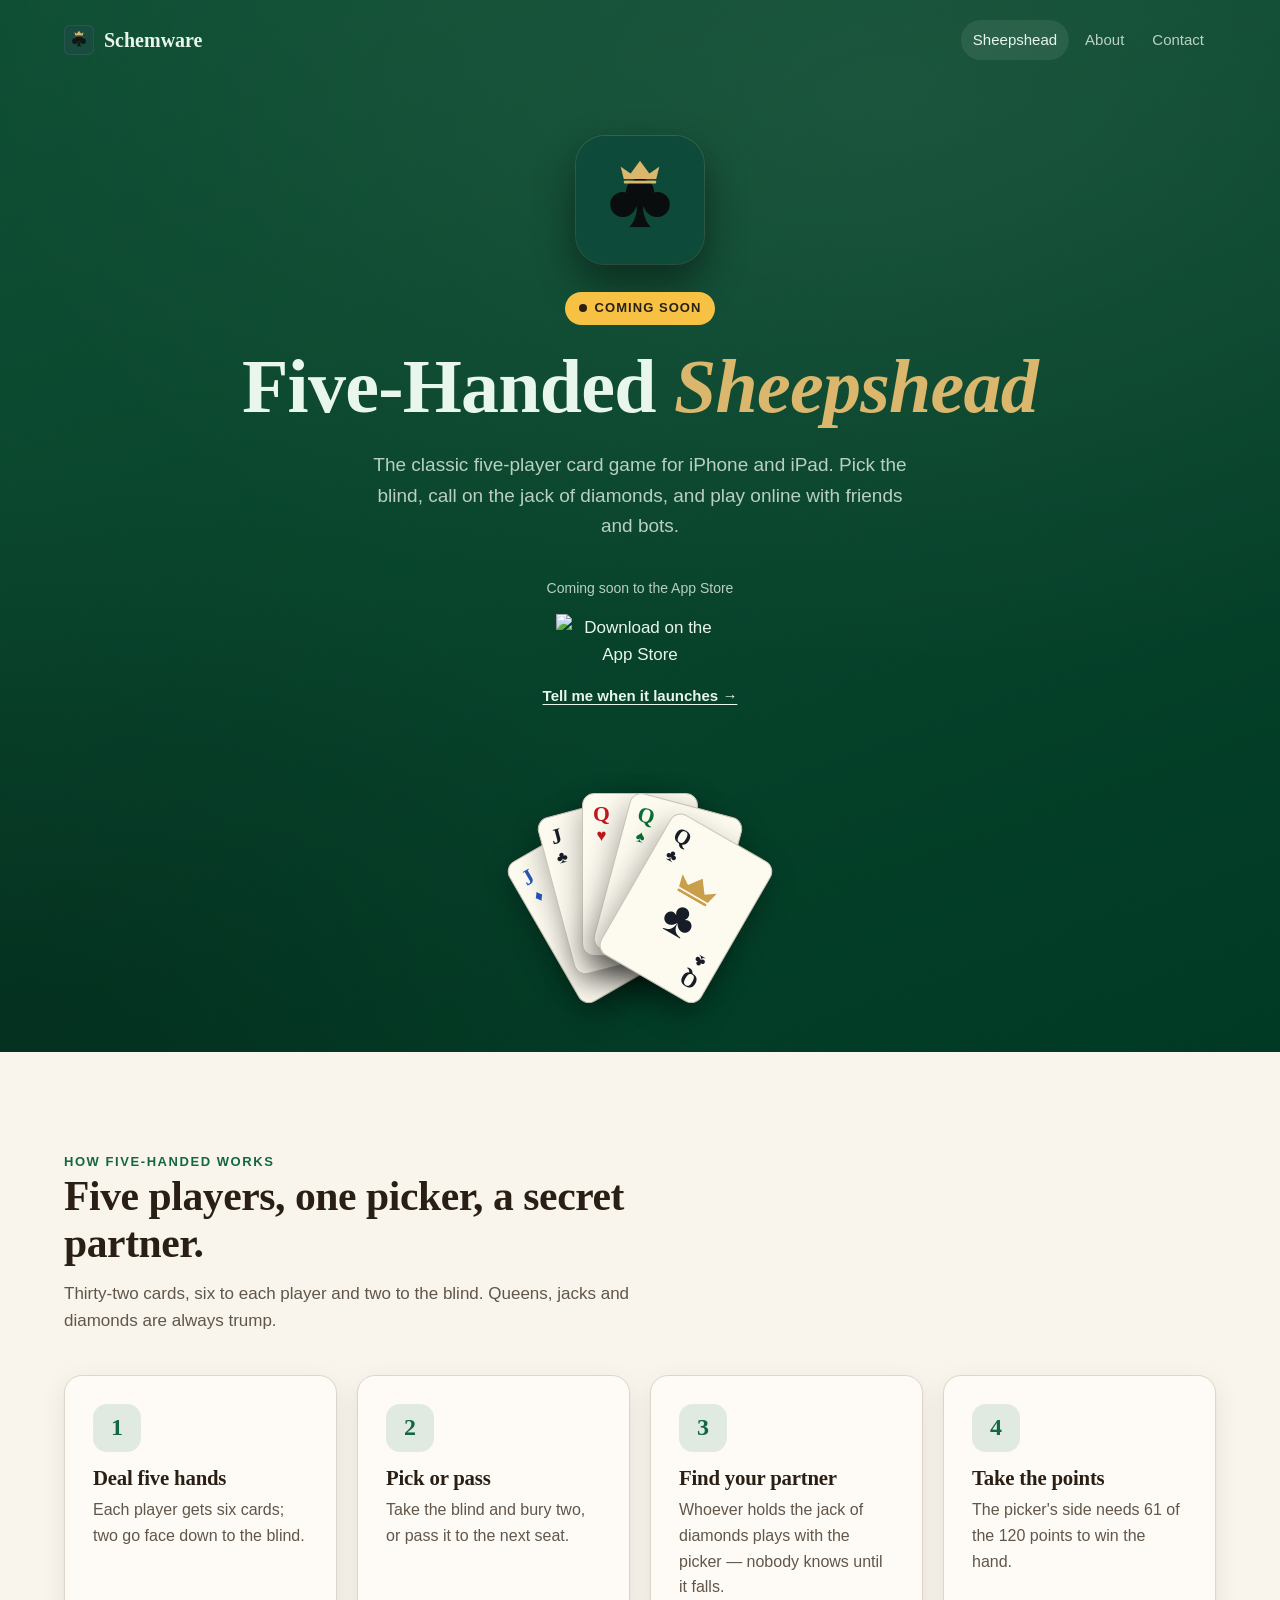
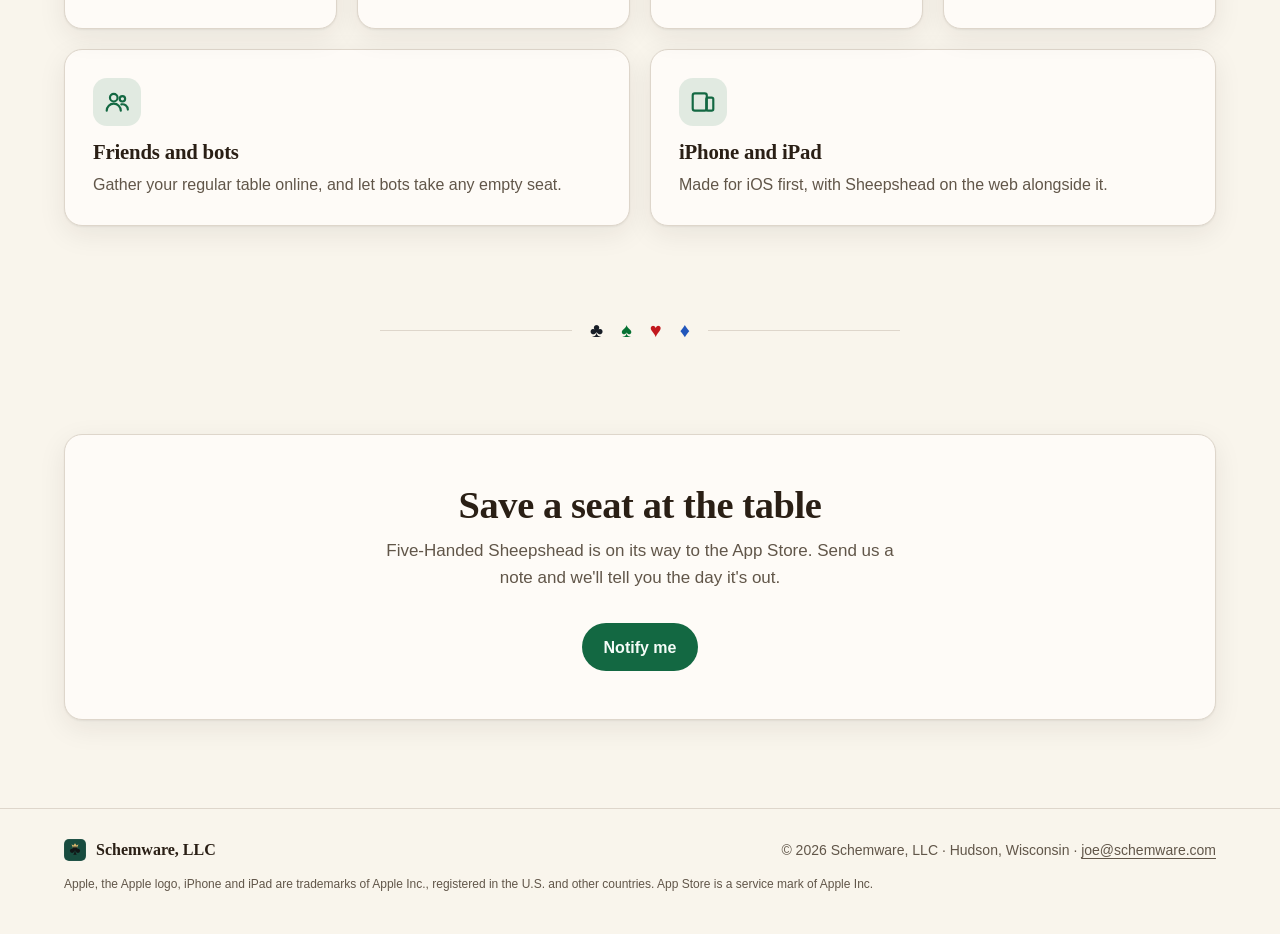
==== sheepshead/index.html @ 75edd6d0 "Redesign the site in the Sheepshead palette and add a coming-soon page Restyle the home page with th" ====
<!doctype html>
<html lang="en">
<head>
  <meta charset="utf-8">
  <meta name="viewport" content="width=device-width, initial-scale=1">
  <title>Five-Handed Sheepshead — Coming soon to iPhone and iPad</title>
  <meta name="description" content="Five-Handed Sheepshead from Schemware is coming soon to the App Store. Play the classic five-player card game online with friends and bots on iPhone and iPad.">
  <meta name="theme-color" content="#105236">
  <link rel="icon" type="image/png" href="/images/favicon.png">
  <link rel="apple-touch-icon" href="/images/apple-touch-icon.png">
  <meta property="og:title" content="Five-Handed Sheepshead — coming soon">
  <meta property="og:description" content="The classic five-player card game, online with friends and bots on iPhone and iPad.">
  <meta property="og:image" content="https://schemware.com/images/sheepshead-icon.png">
  <link rel="stylesheet" href="/styles.css">
  <style>
    .launch { padding: 136px 0 96px; text-align: center; }
    .launch .wrap { display: flex; flex-direction: column; align-items: center; }
    .launch .app-icon { width: 128px; height: 128px; border-radius: 29px; box-shadow: 0 0 0 1px rgba(255,255,255,.12), 0 18px 40px rgba(0,0,0,.45); }
    .pill {
      display: inline-flex; align-items: center; gap: 8px;
      margin-top: 28px; padding: 6px 14px; border-radius: 999px;
      background: var(--turn); color: #2a1f15;
      font-size: 0.8125rem; font-weight: 700; letter-spacing: 0.08em; text-transform: uppercase;
    }
    .pill::before { content: ""; width: 8px; height: 8px; border-radius: 50%; background: #2a1f15; animation: pulse 1.8s ease-in-out infinite; }
    @keyframes pulse { 50% { opacity: .25; } }
    .launch h1 { margin-top: 18px; font-size: clamp(2.5rem, 7vw, 4.75rem); }
    .launch h1 em { font-style: italic; color: var(--gold); }
    .launch .lead { margin-inline: auto; text-align: center; }

    .store { margin-top: 36px; display: flex; flex-direction: column; align-items: center; gap: 14px; }
    .store-label { margin: 0; font-size: 0.875rem; color: var(--on-felt-soft); }
    .badge { display: block; height: 56px; width: auto; }
    .notify { color: var(--on-felt); font-weight: 600; font-size: 0.9375rem; }
    .notify:hover { color: var(--gold); }

    .launch .fan { width: 100%; max-width: 560px; height: 200px; margin-top: 48px; }
    .launch .card { --w: 116px; }

    .steps { counter-reset: step; }
    .steps .tile { position: relative; }
    .steps .glyph::before { counter-increment: step; content: counter(step); }
    .devices { display: grid; grid-template-columns: 1fr 1fr; gap: 20px; margin-top: 20px; }
    .closing { padding: 48px 32px; text-align: center; }
    .closing h2 { font-size: clamp(1.8rem, 3.5vw, 2.4rem); }
    .closing p { margin: 0.6rem auto 0; max-width: 32rem; color: var(--ink-soft); }
    .closing .actions { justify-content: center; }
    @media (max-width: 560px) {
      .launch { padding: 112px 0 64px; }
      .launch .fan { height: 150px; margin-top: 36px; }
      .launch .card { --w: 82px; }
      .devices { grid-template-columns: 1fr; }
    }
    @media (prefers-reduced-motion: reduce) { .pill::before { animation: none; } }
  </style>
</head>
<body>
  <svg width="0" height="0" style="position:absolute" aria-hidden="true">
    <symbol id="mark" viewBox="0 0 1024 1024">
      <rect width="1024" height="1024" rx="230" fill="#184c3f"/>
      <rect x="8" y="8" width="1008" height="1008" rx="222" fill="none" stroke="#fff" stroke-opacity=".18" stroke-width="16"/>
      <circle cx="512" cy="445" r="112" fill="#111516"/>
      <circle cx="375" cy="548" r="100" fill="#111516"/>
      <circle cx="649" cy="548" r="100" fill="#111516"/>
      <path d="M488 556C485 640 470 690 427 729H597C554 690 539 640 536 556Z" fill="#111516"/>
      <path d="M357 245 437 299 512 198 587 299 667 245 642 344H382Z" fill="#dab76d"/>
      <rect x="382" y="357" width="260" height="23" rx="11.5" fill="#dab76d"/>
    </symbol>
    <symbol id="crown" viewBox="357 198 310 182">
      <path d="M357 245 437 299 512 198 587 299 667 245 642 344H382Z" fill="currentColor"/>
      <rect x="382" y="357" width="260" height="23" rx="11.5" fill="currentColor"/>
    </symbol>
  </svg>

  <header class="site-header">
    <div class="wrap">
      <a class="brand" href="/" aria-label="Schemware home">
        <svg class="mark" aria-hidden="true"><use href="#mark"/></svg>
        Schemware
      </a>
      <nav class="site-nav" aria-label="Main">
        <a href="/sheepshead/" aria-current="page">Sheepshead</a>
        <a href="/#about">About</a>
        <a href="/#contact">Contact</a>
      </nav>
    </div>
  </header>

  <main>
    <section class="felt launch">
      <div class="wrap">
        <img class="app-icon" src="/images/sheepshead-icon.png" width="128" height="128" alt="Sheepshead app icon: a gold crown over a club on green felt">
        <span class="pill">Coming soon</span>
        <h1>Five-Handed <em>Sheepshead</em></h1>
        <p class="lead">The classic five-player card game for iPhone and iPad. Pick the blind, call on the jack of diamonds, and play online with friends and bots.</p>

        <div class="store">
          <p class="store-label">Coming soon to the App Store</p>
          <!-- When the app is live, wrap this badge in a link to its App Store page:
               <a href="https://apps.apple.com/app/idXXXXXXXXXX"> … </a> -->
          <picture>
            <source media="(prefers-color-scheme: dark)" srcset="https://tools.applemarketingtools.com/api/badges/download-on-the-app-store/white/en-us?size=250x83">
            <img class="badge" src="https://tools.applemarketingtools.com/api/badges/download-on-the-app-store/black/en-us?size=250x83" width="168" height="56" alt="Download on the App Store">
          </picture>
          <a class="notify" href="mailto:joe@schemware.com?subject=Tell%20me%20when%20Sheepshead%20launches">Tell me when it launches →</a>
        </div>

        <div class="fan" aria-hidden="true">
          <div class="card diamonds" style="--r:-30deg;--y:22px">
            <span class="corner tl">J<small class="suit">♦&#xFE0E;</small></span>
            <span class="pip"><span class="suit">♦&#xFE0E;</span></span>
            <span class="corner br">J<small class="suit">♦&#xFE0E;</small></span>
          </div>
          <div class="card clubs" style="--r:-15deg;--y:6px">
            <span class="corner tl">J<small class="suit">♣&#xFE0E;</small></span>
            <span class="pip"><span class="suit">♣&#xFE0E;</span></span>
            <span class="corner br">J<small class="suit">♣&#xFE0E;</small></span>
          </div>
          <div class="card hearts" style="--r:0deg;--y:0px">
            <span class="corner tl">Q<small class="suit">♥&#xFE0E;</small></span>
            <span class="pip"><span class="face"><svg class="crown"><use href="#crown"/></svg><span class="suit">♥&#xFE0E;</span></span></span>
            <span class="corner br">Q<small class="suit">♥&#xFE0E;</small></span>
          </div>
          <div class="card spades" style="--r:15deg;--y:6px">
            <span class="corner tl">Q<small class="suit">♠&#xFE0E;</small></span>
            <span class="pip"><span class="face"><svg class="crown"><use href="#crown"/></svg><span class="suit">♠&#xFE0E;</span></span></span>
            <span class="corner br">Q<small class="suit">♠&#xFE0E;</small></span>
          </div>
          <div class="card clubs" style="--r:30deg;--y:22px">
            <span class="corner tl">Q<small class="suit">♣&#xFE0E;</small></span>
            <span class="pip"><span class="face"><svg class="crown"><use href="#crown"/></svg><span class="suit">♣&#xFE0E;</span></span></span>
            <span class="corner br">Q<small class="suit">♣&#xFE0E;</small></span>
          </div>
        </div>
      </div>
    </section>

    <section class="section">
      <div class="wrap">
        <div class="section-head">
          <p class="eyebrow">How five-handed works</p>
          <h2>Five players, one picker, a secret partner.</h2>
          <p>Thirty-two cards, six to each player and two to the blind. Queens, jacks and diamonds are always trump.</p>
        </div>
        <div class="grid grid-4 steps">
          <div class="panel tile">
            <span class="glyph" aria-hidden="true"></span>
            <h3>Deal five hands</h3>
            <p>Each player gets six cards; two go face down to the blind.</p>
          </div>
          <div class="panel tile">
            <span class="glyph" aria-hidden="true"></span>
            <h3>Pick or pass</h3>
            <p>Take the blind and bury two, or pass it to the next seat.</p>
          </div>
          <div class="panel tile">
            <span class="glyph" aria-hidden="true"></span>
            <h3>Find your partner</h3>
            <p>Whoever holds the jack of diamonds plays with the picker — nobody knows until it falls.</p>
          </div>
          <div class="panel tile">
            <span class="glyph" aria-hidden="true"></span>
            <h3>Take the points</h3>
            <p>The picker's side needs 61 of the 120 points to win the hand.</p>
          </div>
        </div>

        <div class="devices">
          <div class="panel tile">
            <span class="glyph" aria-hidden="true"><svg viewBox="0 0 24 24" fill="none" stroke="currentColor" stroke-width="2" stroke-linecap="round" stroke-linejoin="round"><circle cx="9" cy="8" r="3.5"/><path d="M2.5 20a6.5 6.5 0 0 1 13 0"/><circle cx="17" cy="9" r="2.5"/><path d="M16 14.2a5 5 0 0 1 6 4.8"/></svg></span>
            <h3>Friends and bots</h3>
            <p>Gather your regular table online, and let bots take any empty seat.</p>
          </div>
          <div class="panel tile">
            <span class="glyph" aria-hidden="true"><svg viewBox="0 0 24 24" fill="none" stroke="currentColor" stroke-width="2" stroke-linecap="round" stroke-linejoin="round"><rect x="2.5" y="4" width="13" height="16" rx="2"/><rect x="15" y="8" width="6.5" height="12" rx="1.5"/></svg></span>
            <h3>iPhone and iPad</h3>
            <p>Made for iOS first, with Sheepshead on the web alongside it.</p>
          </div>
        </div>
      </div>
    </section>

    <div class="wrap suits-rule" aria-hidden="true">
      <span class="suit c">♣&#xFE0E;</span><span class="suit s">♠&#xFE0E;</span><span class="suit h">♥&#xFE0E;</span><span class="suit d">♦&#xFE0E;</span>
    </div>

    <section class="section">
      <div class="wrap">
        <div class="panel closing">
          <h2>Save a seat at the table</h2>
          <p>Five-Handed Sheepshead is on its way to the App Store. Send us a note and we'll tell you the day it's out.</p>
          <div class="actions">
            <a class="button button-brand" href="mailto:joe@schemware.com?subject=Tell%20me%20when%20Sheepshead%20launches">Notify me</a>
          </div>
        </div>
      </div>
    </section>
  </main>

  <footer class="site-footer">
    <div class="wrap">
      <a class="brand" href="/"><svg class="mark" aria-hidden="true"><use href="#mark"/></svg>Schemware, LLC</a>
      <span>© 2026 Schemware, LLC · Hudson, Wisconsin · <a href="mailto:joe@schemware.com">joe@schemware.com</a></span>
    </div>
    <div class="wrap" style="margin-top:12px;font-size:0.75rem">Apple, the Apple logo, iPhone and iPad are trademarks of Apple Inc., registered in the U.S. and other countries. App Store is a service mark of Apple Inc.</div>
  </footer>
</body>
</html>
---- styles.css ----
/* Schemware — shared styles. Colours come from the Sheepshead iOS palette
   (Assets.xcassets/Palette) and the crown-over-club app icon. */

:root {
  color-scheme: light dark;

  /* Palette: light */
  --canvas: #f9f5ec;
  --surface: #fefbf7;
  --ink: #2a1f15;
  --ink-soft: #615649;
  --line: #ded6cb;
  --brand: #136842;
  --brand-strong: #005431;
  --on-brand: #f5fcf8;
  --felt: #105236;
  --felt-strong: #003b25;
  --on-felt: #e9f6eb;
  --on-felt-soft: rgba(233, 246, 235, 0.78);
  --gold: #dab76d;          /* the crown in the app icon */
  --gold-strong: #c99f4a;
  --turn: #f7c243;
  --card: #fdfaf0;
  --card-line: #cac3b6;
  --suit-black: #171d26;
  --suit-green: #067132;
  --suit-red: #c2181d;
  --suit-blue: #2256bb;
  --focus: #156cdd;

  --radius: 18px;
  --shadow: 0 1px 2px rgba(42, 31, 21, 0.06), 0 8px 28px rgba(42, 31, 21, 0.08);
  --font-display: ui-serif, "New York", "Iowan Old Style", Georgia, serif;
  --font-body: -apple-system, BlinkMacSystemFont, "Segoe UI", Roboto, Helvetica, Arial, sans-serif;
}

@media (prefers-color-scheme: dark) {
  :root {
    --canvas: #1e170e;
    --surface: #292016;
    --ink: #f1eadd;
    --ink-soft: #b7ac9b;
    --line: #43382c;
    --brand: #dfbb82;
    --brand-strong: #eecb95;
    --on-brand: #04130a;
    --felt: #0d3926;
    --felt-strong: #04291a;
    --focus: #66a5ff;
    --shadow: 0 1px 2px rgba(0, 0, 0, 0.3), 0 8px 28px rgba(0, 0, 0, 0.35);
  }
}

* { box-sizing: border-box; }

html { -webkit-text-size-adjust: 100%; }

body {
  margin: 0;
  background: var(--canvas);
  color: var(--ink);
  font: 1.0625rem/1.6 var(--font-body);
}

img, svg { display: block; max-width: 100%; }

a { color: var(--brand); text-underline-offset: 0.18em; }

:focus-visible { outline: 3px solid var(--focus); outline-offset: 3px; border-radius: 6px; }

.wrap { width: min(72rem, 100% - 32px); margin-inline: auto; }

h1, h2, h3 { font-family: var(--font-display); line-height: 1.15; margin: 0; letter-spacing: -0.01em; }

.eyebrow {
  margin: 0 0 0.75rem;
  font-size: 0.8125rem;
  font-weight: 600;
  letter-spacing: 0.12em;
  text-transform: uppercase;
}

.suit { font-variant-emoji: text; }

/* ---------- Header ---------- */

.site-header {
  position: absolute;
  inset: 0 0 auto;
  z-index: 10;
  color: var(--on-felt);
}
.site-header .wrap { display: flex; align-items: center; justify-content: space-between; gap: 16px; padding-block: 20px; }
.brand { display: inline-flex; align-items: center; gap: 10px; color: inherit; text-decoration: none; font-family: var(--font-display); font-size: 1.25rem; font-weight: 600; }
.brand .mark { width: 30px; height: 30px; }
.site-nav { display: flex; gap: 4px; }
.site-nav a {
  color: var(--on-felt-soft);
  text-decoration: none;
  font-size: 0.9375rem;
  font-weight: 500;
  padding: 8px 12px;
  border-radius: 999px;
}
.site-nav a:hover, .site-nav a[aria-current="page"] { color: var(--on-felt); background: rgba(255, 255, 255, 0.08); }

/* ---------- Felt hero ---------- */

.felt {
  position: relative;
  overflow: hidden;
  color: var(--on-felt);
  background:
    radial-gradient(120% 90% at 70% 10%, rgba(255, 255, 255, 0.07), transparent 60%),
    radial-gradient(80% 80% at 0% 100%, rgba(0, 0, 0, 0.25), transparent 70%),
    linear-gradient(160deg, var(--felt) 0%, var(--felt-strong) 100%);
}
/* faint baize grain */
.felt::before {
  content: "";
  position: absolute;
  inset: 0;
  opacity: 0.12;
  pointer-events: none;
  background-image: url("data:image/svg+xml,%3Csvg xmlns='http://www.w3.org/2000/svg' width='140' height='140'%3E%3Cfilter id='n'%3E%3CfeTurbulence type='fractalNoise' baseFrequency='.9' numOctaves='2' stitchTiles='stitch'/%3E%3CfeColorMatrix values='0 0 0 0 0 0 0 0 0 0 0 0 0 0 0 0 0 0 .55 0'/%3E%3C/filter%3E%3Crect width='100%25' height='100%25' filter='url(%23n)'/%3E%3C/svg%3E");
}
.felt > * { position: relative; }
.felt .eyebrow { color: var(--gold); }

.hero { padding: 128px 0 88px; }
.hero .wrap { display: grid; grid-template-columns: 1.1fr 1fr; align-items: center; gap: 48px; }
.hero h1 { font-size: clamp(2.4rem, 5.5vw, 4rem); }
.hero h1 em { font-style: italic; color: var(--gold); }
.lead { margin: 1.25rem 0 0; max-width: 34rem; font-size: 1.1875rem; color: var(--on-felt-soft); }

.actions { display: flex; flex-wrap: wrap; align-items: center; gap: 12px; margin-top: 2rem; }

.button {
  display: inline-flex;
  align-items: center;
  gap: 8px;
  min-height: 48px;
  padding: 0 22px;
  border-radius: 999px;
  font-weight: 600;
  font-size: 1rem;
  text-decoration: none;
  transition: transform 0.15s ease, background-color 0.15s ease;
}
.button:hover { transform: translateY(-1px); }
.button-gold { background: var(--gold); color: #1c140a; }
.button-gold:hover { background: #e6c47c; }
.button-ghost { color: var(--on-felt); box-shadow: inset 0 0 0 1.5px rgba(233, 246, 235, 0.4); }
.button-ghost:hover { background: rgba(255, 255, 255, 0.08); }

/* ---------- Playing cards ---------- */

.fan {
  position: relative;
  height: 300px;
  display: flex;
  justify-content: center;
  align-items: flex-end;
}
.card {
  --w: 132px;
  position: absolute;
  bottom: 0;
  width: var(--w);
  aspect-ratio: 5 / 7;
  border-radius: 12px;
  background: var(--card);
  border: 1px solid var(--card-line);
  box-shadow: 0 12px 30px rgba(0, 0, 0, 0.35);
  transform-origin: 50% 120%;
  transform: rotate(var(--r, 0deg)) translateY(var(--y, 0));
  color: var(--c, var(--suit-black));
  transition: transform 0.35s cubic-bezier(.2, .8, .2, 1);
}
.fan:hover .card { transform: rotate(calc(var(--r, 0deg) * 1.25)) translateY(calc(var(--y, 0px) - 6px)); }
.card .corner {
  position: absolute;
  display: flex;
  flex-direction: column;
  align-items: center;
  font-family: var(--font-display);
  font-weight: 700;
  font-size: 1.35rem;
  line-height: 1;
  gap: 2px;
}
.card .corner small { font-size: 1.05rem; }
.card .corner.tl { top: 10px; left: 10px; }
.card .corner.br { bottom: 10px; right: 10px; transform: rotate(180deg); }
.card .pip { position: absolute; inset: 0; display: grid; place-items: center; font-size: 3.6rem; }
.card .pip svg { width: 58%; height: auto; }
.card.clubs { --c: var(--suit-black); }
.card.spades { --c: var(--suit-green); }
.card.hearts { --c: var(--suit-red); }
.card.diamonds { --c: var(--suit-blue); }

/* ---------- Sections ---------- */

.section { padding: 88px 0; }
.section-head { max-width: 40rem; margin-bottom: 40px; }
.section-head h2 { font-size: clamp(1.9rem, 3.5vw, 2.6rem); }
.section-head p { margin: 0.75rem 0 0; color: var(--ink-soft); }
.section .eyebrow { color: var(--brand); }

.suits-rule {
  display: flex;
  align-items: center;
  justify-content: center;
  gap: 18px;
  font-size: 1.25rem;
  color: var(--ink-soft);
}
.suits-rule::before, .suits-rule::after { content: ""; flex: 1; max-width: 12rem; height: 1px; background: var(--line); }
.suits-rule .c { color: var(--suit-black); }
.suits-rule .s { color: var(--suit-green); }
.suits-rule .h { color: var(--suit-red); }
.suits-rule .d { color: var(--suit-blue); }
@media (prefers-color-scheme: dark) {
  .suits-rule .c { color: var(--ink); }
  .suits-rule .s { color: #3fae6a; }
  .suits-rule .h { color: #f66d62; }
  .suits-rule .d { color: #6f9cf0; }
}

.panel {
  background: var(--surface);
  border: 1px solid var(--line);
  border-radius: var(--radius);
  box-shadow: var(--shadow);
}

.grid { display: grid; gap: 20px; }
.grid-3 { grid-template-columns: repeat(3, 1fr); }
.grid-4 { grid-template-columns: repeat(4, 1fr); }

.tile { padding: 28px; }
.tile h3 { font-size: 1.3rem; margin-top: 14px; }
.tile p { margin: 0.5rem 0 0; color: var(--ink-soft); font-size: 1rem; }
.tile .glyph {
  display: grid;
  place-items: center;
  width: 48px;
  height: 48px;
  border-radius: 14px;
  background: color-mix(in srgb, var(--brand) 12%, transparent);
  color: var(--brand);
  font-size: 1.5rem;
  font-family: var(--font-display);
  font-weight: 700;
}
.tile .glyph svg { width: 26px; height: 26px; }

/* Product card on the home page */
.product {
  display: grid;
  grid-template-columns: auto 1fr auto;
  align-items: center;
  gap: 28px;
  padding: 28px;
  color: inherit;
  text-decoration: none;
  transition: transform 0.2s ease, box-shadow 0.2s ease;
}
.product:hover { transform: translateY(-2px); box-shadow: 0 2px 4px rgba(42, 31, 21, 0.08), 0 16px 40px rgba(42, 31, 21, 0.14); }
.app-icon { width: 112px; height: 112px; border-radius: 25px; box-shadow: 0 6px 18px rgba(0, 0, 0, 0.22); }
.product h3 { font-size: 1.8rem; }
.product p { margin: 0.35rem 0 0; color: var(--ink-soft); }
.tags { display: flex; flex-wrap: wrap; gap: 8px; margin-top: 14px; }
.tag {
  font-size: 0.8125rem;
  font-weight: 600;
  padding: 4px 10px;
  border-radius: 999px;
  background: color-mix(in srgb, var(--brand) 12%, transparent);
  color: var(--brand-strong);
}
.tag-soon { background: var(--turn); color: #2a1f15; }
.arrow { font-size: 1.75rem; color: var(--brand); }

.contact { padding: 40px; display: flex; align-items: center; justify-content: space-between; gap: 24px; flex-wrap: wrap; }
.contact h2 { font-size: 1.9rem; }
.contact p { margin: 0.4rem 0 0; color: var(--ink-soft); }
.button-brand { background: var(--brand); color: var(--on-brand); }
.button-brand:hover { background: var(--brand-strong); }

/* ---------- Footer ---------- */

.site-footer { border-top: 1px solid var(--line); padding: 28px 0 40px; color: var(--ink-soft); font-size: 0.875rem; }
.site-footer .wrap { display: flex; justify-content: space-between; align-items: center; gap: 16px; flex-wrap: wrap; }
.site-footer a { color: inherit; }
.site-footer .brand { color: var(--ink); font-size: 1rem; }
.site-footer .brand .mark { width: 22px; height: 22px; }

/* ---------- Responsive ---------- */

@media (max-width: 860px) {
  .hero { padding: 112px 0 64px; }
  .hero .wrap { grid-template-columns: 1fr; gap: 24px; }
  .fan { height: 240px; }
  .card { --w: 104px; }
  .grid-3, .grid-4 { grid-template-columns: 1fr 1fr; }
}
@media (max-width: 560px) {
  .site-nav a { padding: 8px 10px; }
  .grid-3, .grid-4 { grid-template-columns: 1fr; }
  .product { grid-template-columns: auto 1fr; align-items: start; gap: 18px; padding: 20px; }
  .product .arrow { display: none; }
  .app-icon { width: 80px; height: 80px; border-radius: 18px; }
  .card { --w: 88px; }
  .fan { height: 200px; }
  .contact { padding: 28px; }
}

@media (prefers-reduced-motion: reduce) {
  *, *::before, *::after { transition: none !important; }
}

/* Queen face: a gold crown over the suit, after the app icon */
.card .face { display: flex; flex-direction: column; align-items: center; gap: 2px; line-height: 0.9; }
.card .face .crown { width: calc(var(--w) * 0.34); height: calc(var(--w) * 0.2); color: var(--gold-strong); }
.card .face .suit { font-size: calc(var(--w) * 0.42); }

/* About */
.about { display: grid; grid-template-columns: 1.3fr 1fr; gap: 48px; align-items: start; }
.about .section-head { margin-bottom: 0; }
.about .section-head p + p { margin-top: 1rem; }
.facts { margin: 0; padding: 8px 28px; }
.facts div { display: grid; grid-template-columns: 6.5rem 1fr; gap: 16px; padding: 16px 0; border-top: 1px solid var(--line); }
.facts div:first-child { border-top: 0; }
.facts dt { font-size: 0.8125rem; font-weight: 600; letter-spacing: 0.08em; text-transform: uppercase; color: var(--ink-soft); padding-top: 2px; }
.facts dd { margin: 0; font-weight: 500; }
@media (max-width: 860px) { .about { grid-template-columns: 1fr; gap: 28px; } }
@media (max-width: 420px) { .site-nav a { padding: 8px 7px; font-size: 0.875rem; } .brand { font-size: 1.1rem; } }
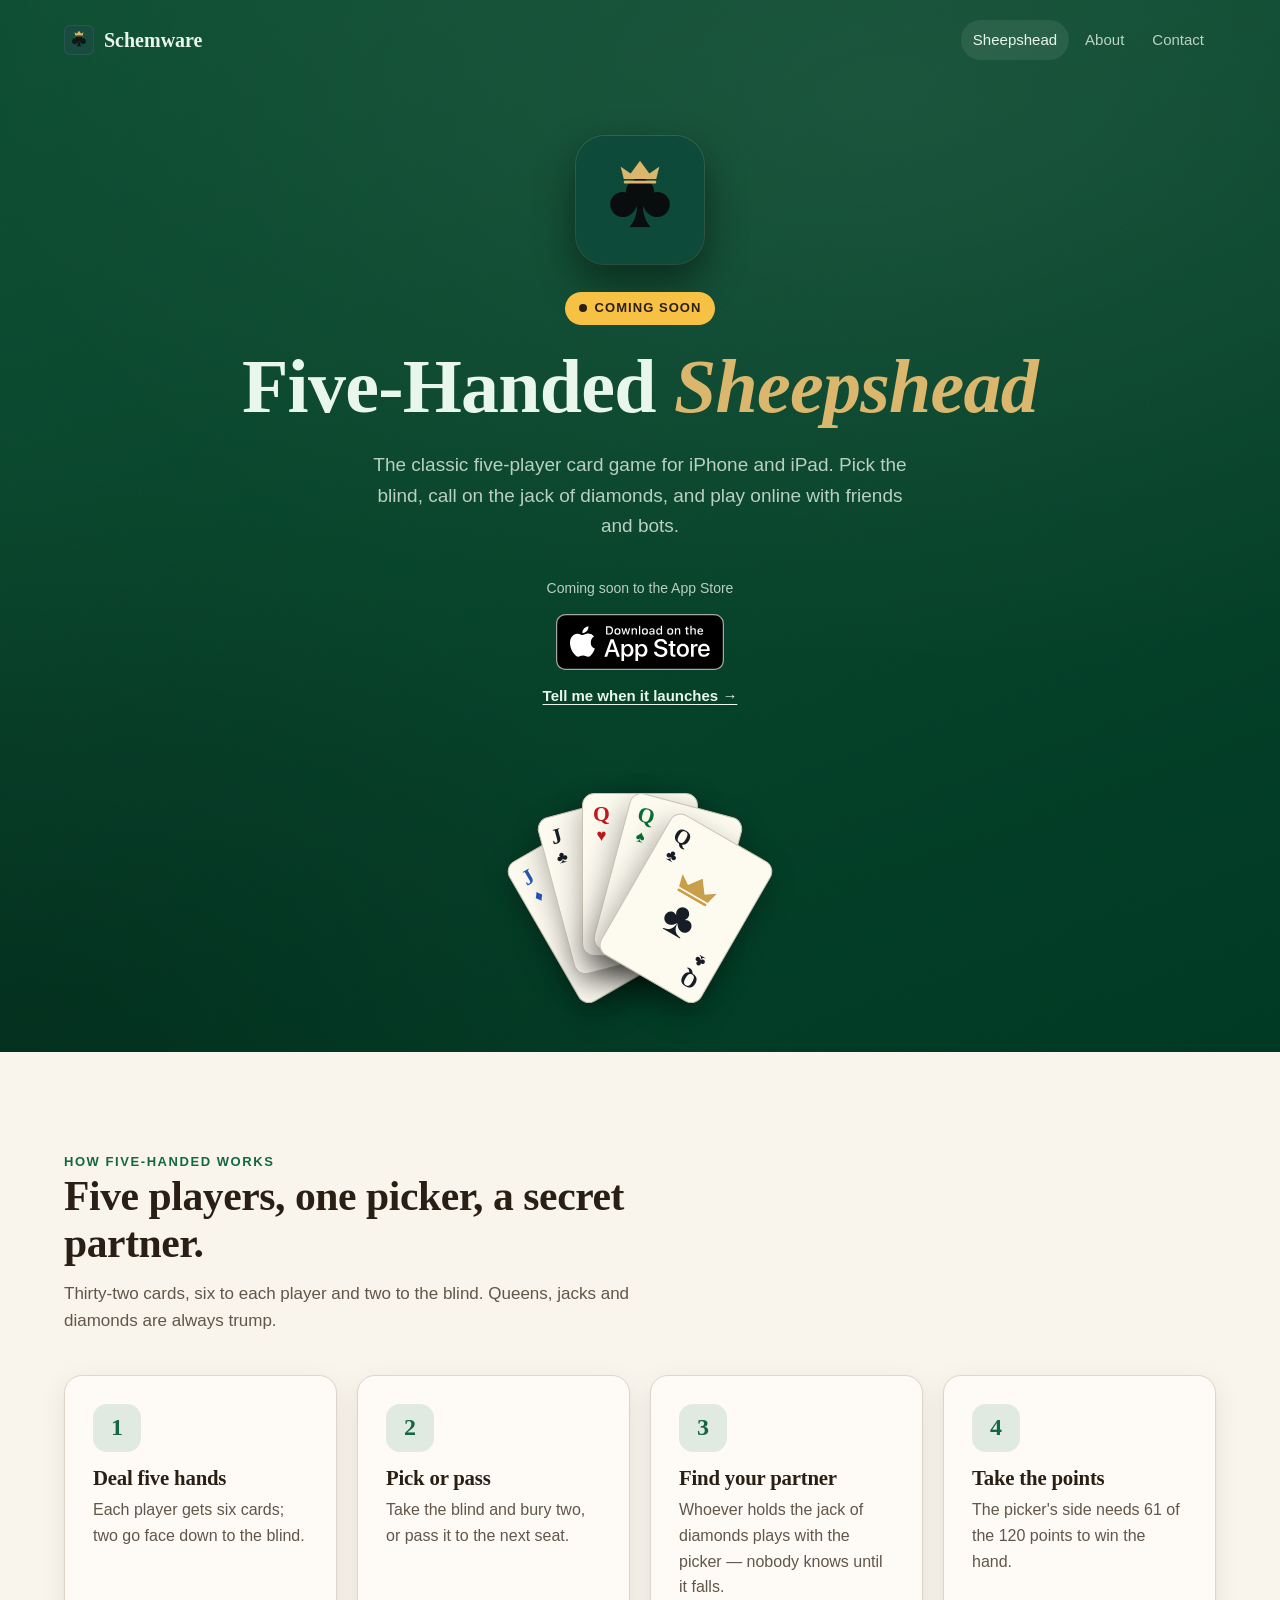
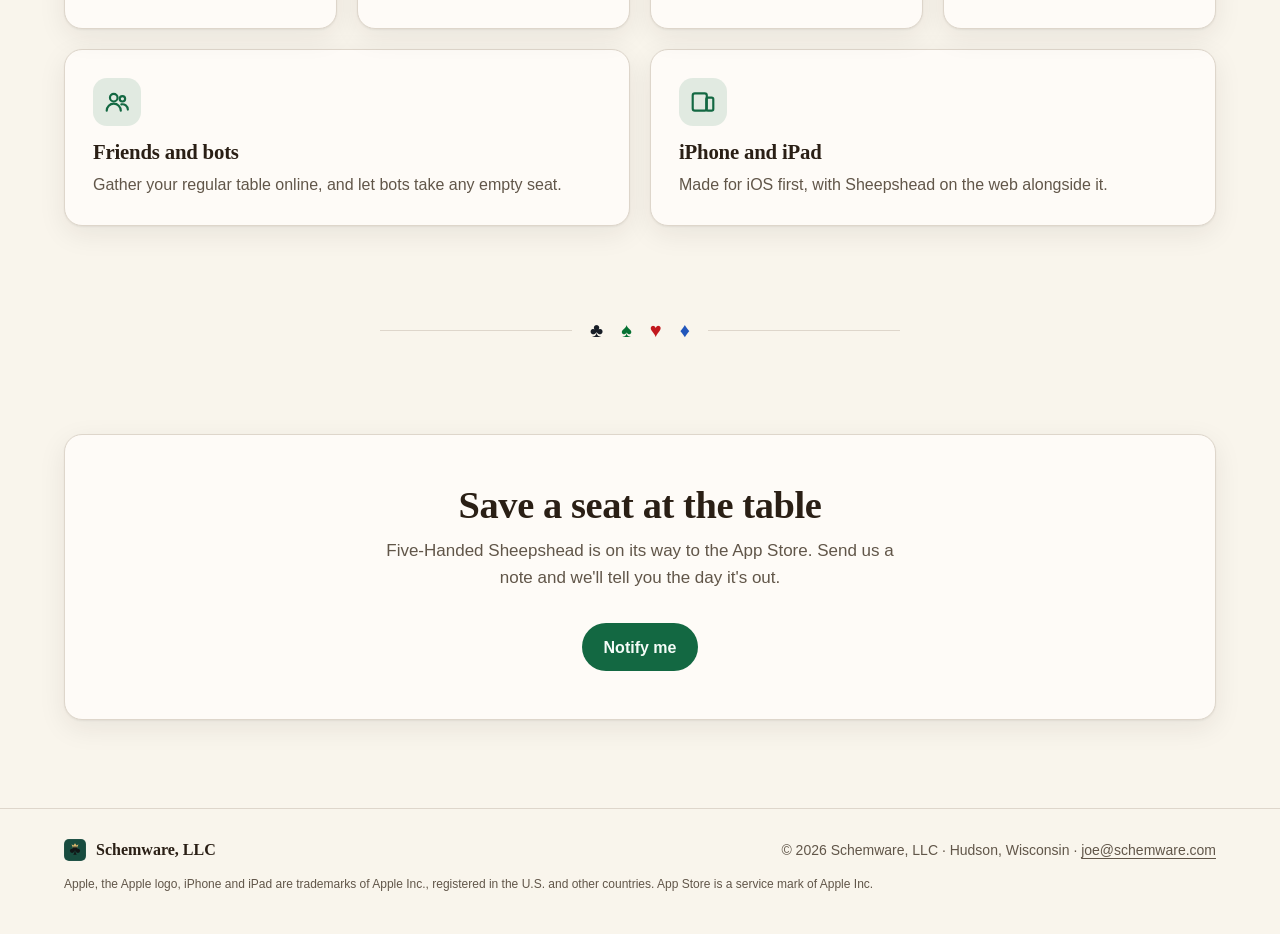
==== commit f3c77b05: "Serve the App Store badge locally and credit AI and friends in About The coming-soon page hotlinked " ====
--- a/sheepshead/index.html
+++ b/sheepshead/index.html
@@ -98,10 +98,8 @@
           <p class="store-label">Coming soon to the App Store</p>
           <!-- When the app is live, wrap this badge in a link to its App Store page:
                <a href="https://apps.apple.com/app/idXXXXXXXXXX"> … </a> -->
-          <picture>
-            <source media="(prefers-color-scheme: dark)" srcset="https://tools.applemarketingtools.com/api/badges/download-on-the-app-store/white/en-us?size=250x83">
-            <img class="badge" src="https://tools.applemarketingtools.com/api/badges/download-on-the-app-store/black/en-us?size=250x83" width="168" height="56" alt="Download on the App Store">
-          </picture>
+          <!-- Official badge from https://developer.apple.com/app-store/marketing/guidelines/ — do not alter it. -->
+          <img class="badge" src="/images/app-store-badge.svg" width="168" height="56" alt="Download on the App Store">
           <a class="notify" href="mailto:joe@schemware.com?subject=Tell%20me%20when%20Sheepshead%20launches">Tell me when it launches →</a>
         </div>
 
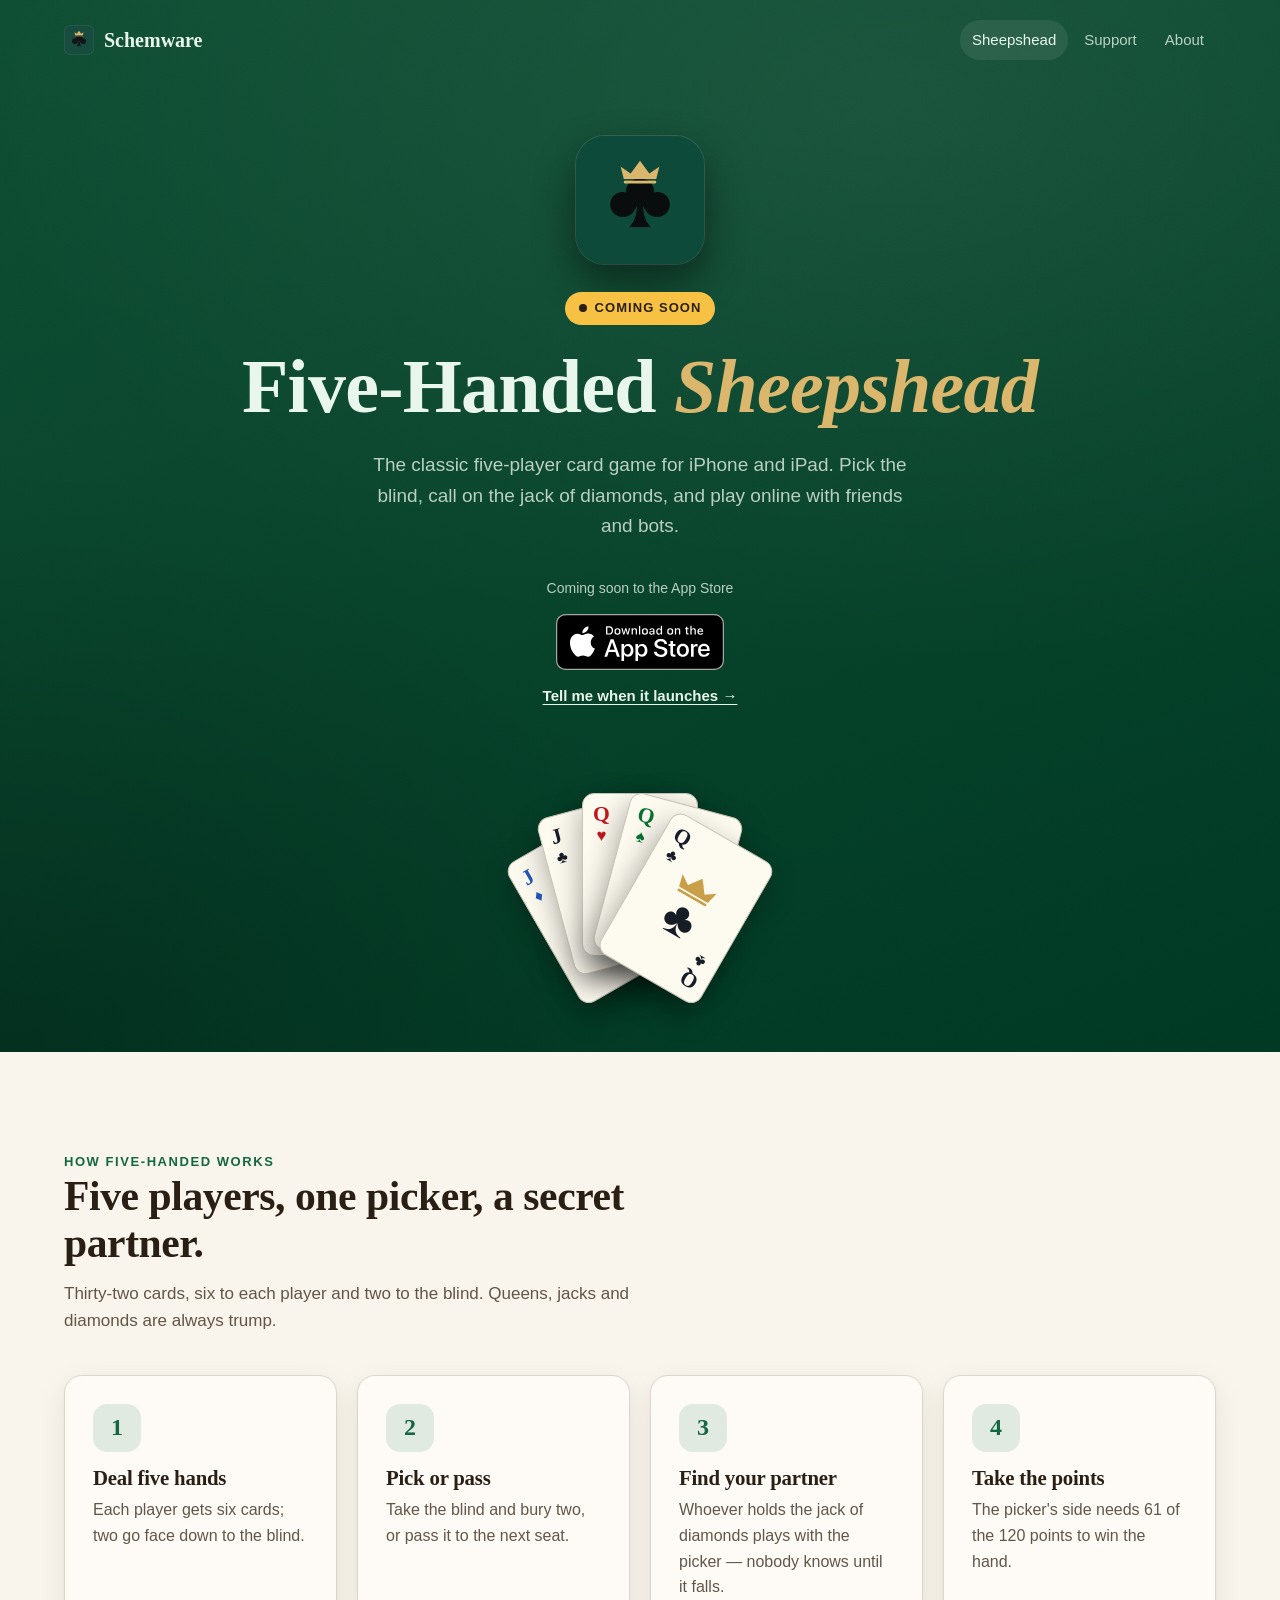
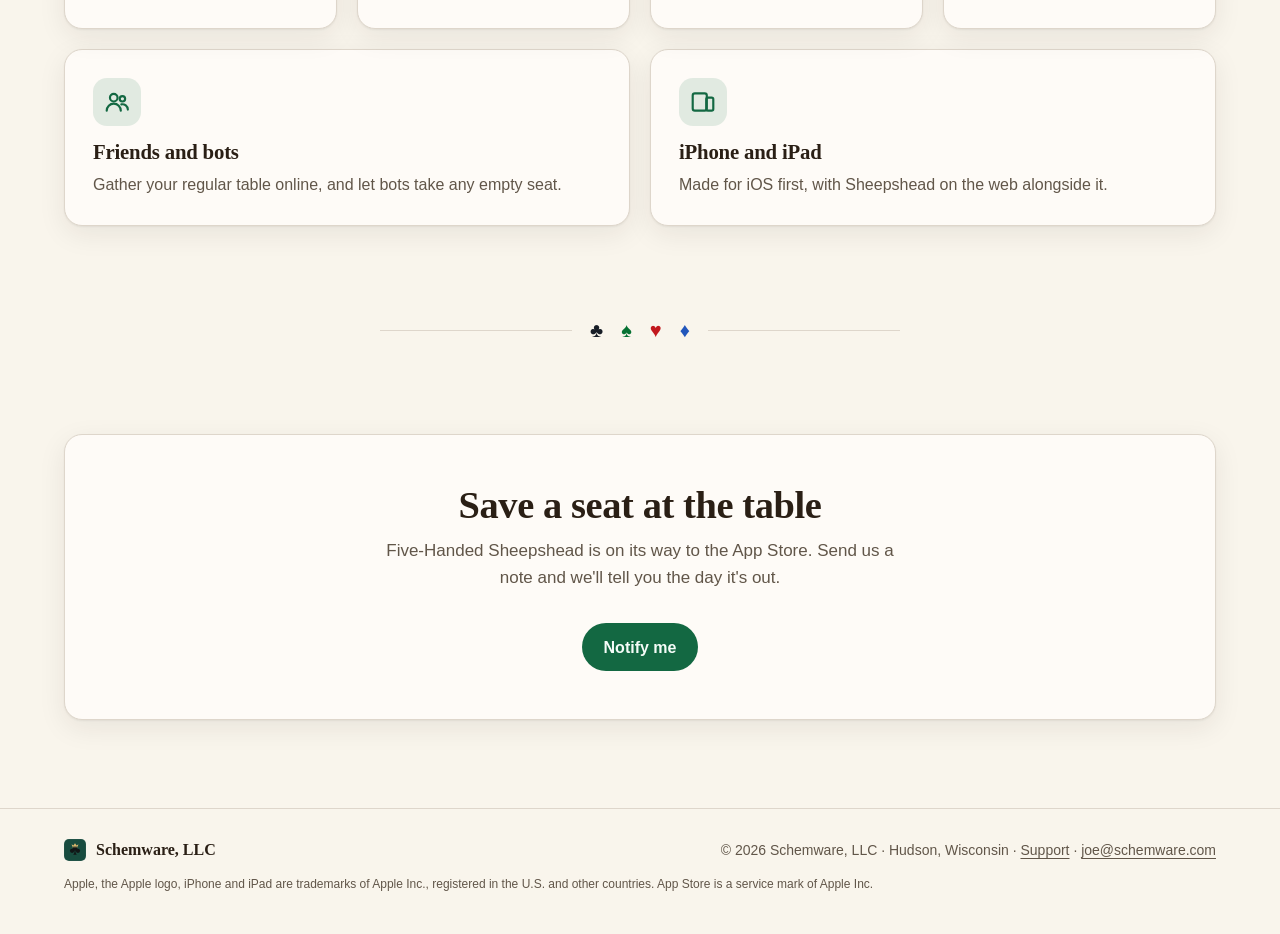
==== commit 5f455424: "Add a Sheepshead support page /support/ is the support URL for App Store Connect. It has a contact c" ====
--- a/sheepshead/index.html
+++ b/sheepshead/index.html
@@ -80,8 +80,8 @@
       </a>
       <nav class="site-nav" aria-label="Main">
         <a href="/sheepshead/" aria-current="page">Sheepshead</a>
+        <a href="/support/">Support</a>
         <a href="/#about">About</a>
-        <a href="/#contact">Contact</a>
       </nav>
     </div>
   </header>
@@ -198,7 +198,7 @@
   <footer class="site-footer">
     <div class="wrap">
       <a class="brand" href="/"><svg class="mark" aria-hidden="true"><use href="#mark"/></svg>Schemware, LLC</a>
-      <span>© 2026 Schemware, LLC · Hudson, Wisconsin · <a href="mailto:joe@schemware.com">joe@schemware.com</a></span>
+      <span>© 2026 Schemware, LLC · Hudson, Wisconsin · <a href="/support/">Support</a> · <a href="mailto:joe@schemware.com">joe@schemware.com</a></span>
     </div>
     <div class="wrap" style="margin-top:12px;font-size:0.75rem">Apple, the Apple logo, iPhone and iPad are trademarks of Apple Inc., registered in the U.S. and other countries. App Store is a service mark of Apple Inc.</div>
   </footer>
